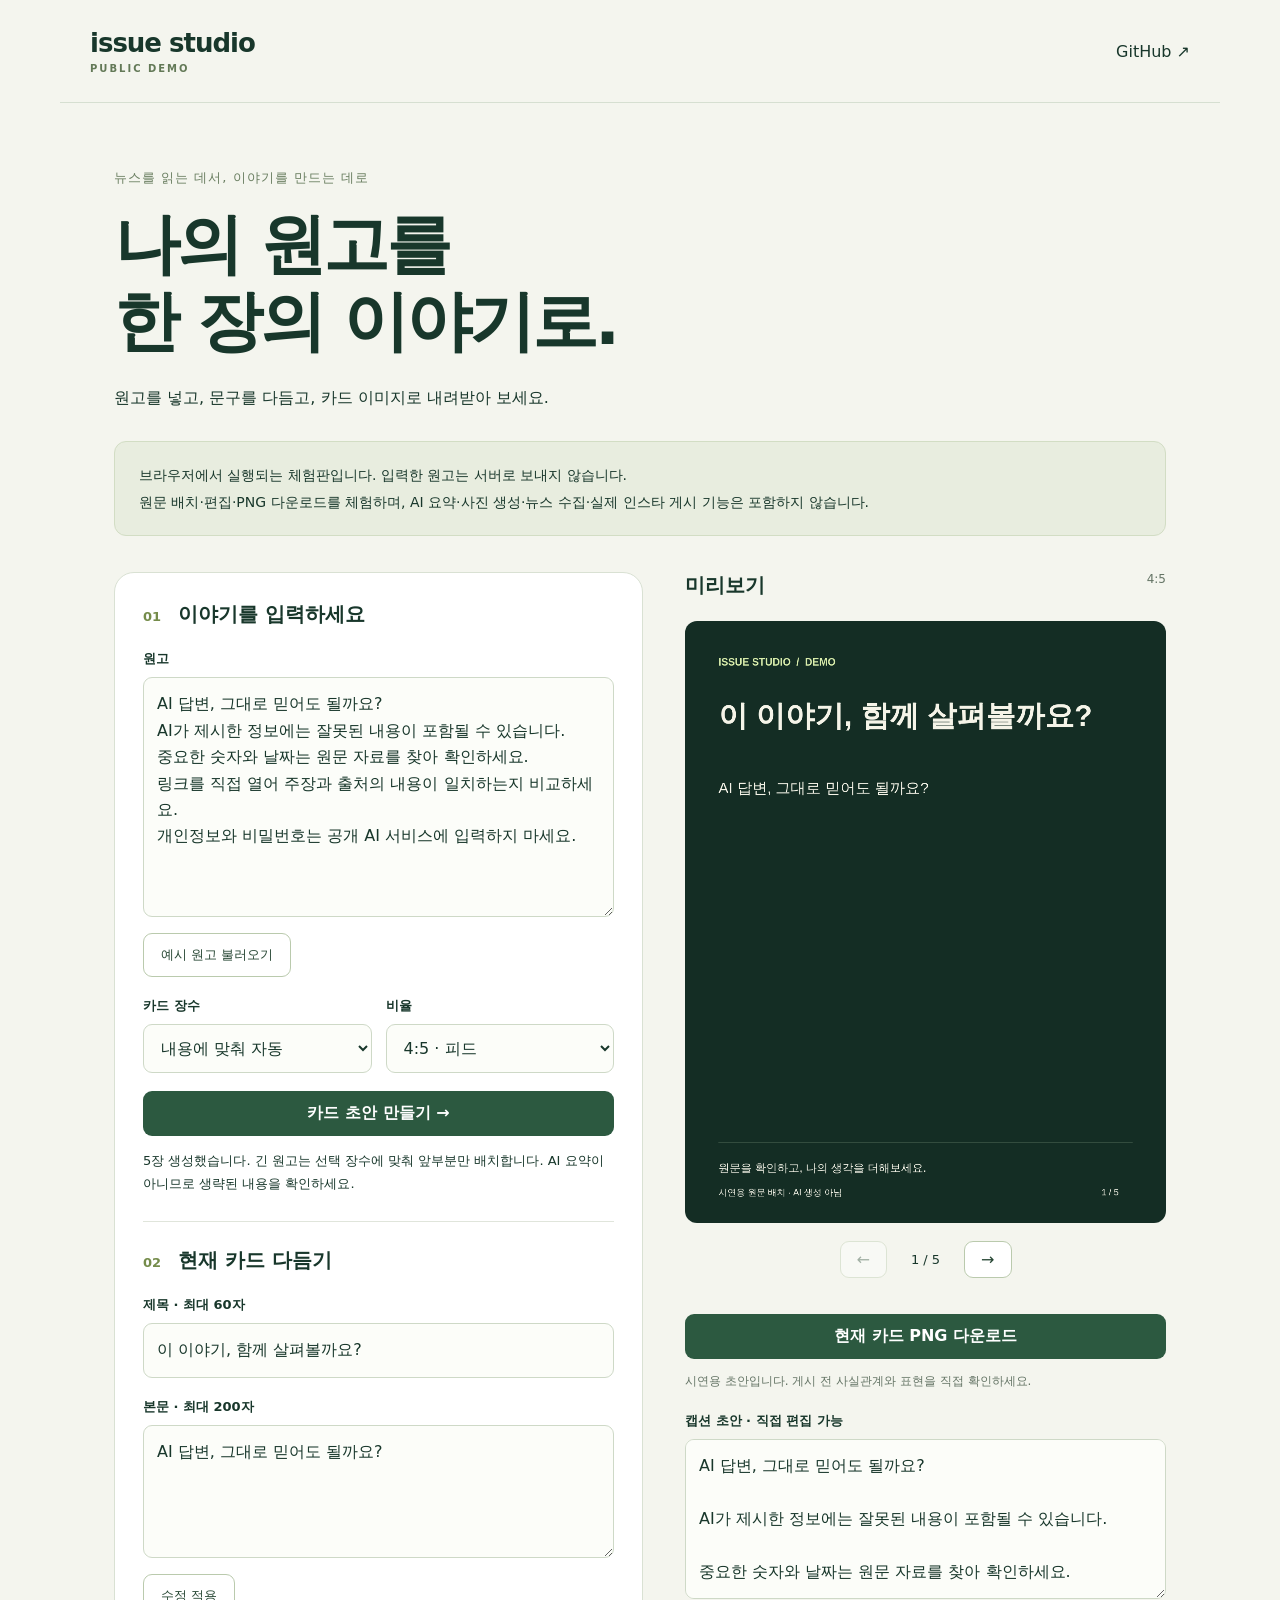
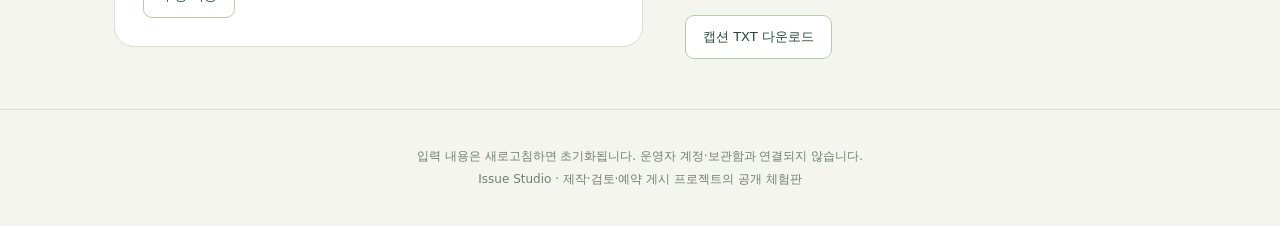
==== index.html @ fea07c74 "Publish isolated browser-only card editor demo" ====
<!doctype html>
<html lang="ko"><head><meta charset="utf-8"><meta name="viewport" content="width=device-width,initial-scale=1"><title>Issue Studio · 카드뉴스 체험</title><link rel="stylesheet" href="style.css"></head>
<body><header><a class="brand" href="./">issue studio<span>PUBLIC DEMO</span></a><a href="https://github.com/reco5149-art/issue-news-money-studio" target="_blank" rel="noopener">GitHub ↗</a></header>
<main><section class="intro"><p class="eyebrow">뉴스를 읽는 데서, 이야기를 만드는 데로</p><h1>나의 원고를<br>한 장의 이야기로.</h1><p>원고를 넣고, 문구를 다듬고, 카드 이미지로 내려받아 보세요.</p><div class="notice">브라우저에서 실행되는 체험판입니다. 입력한 원고는 서버로 보내지 않습니다.<br>원문 배치·편집·PNG 다운로드를 체험하며, AI 요약·사진 생성·뉴스 수집·실제 인스타 게시 기능은 포함하지 않습니다.</div></section>
<div class="workspace"><section class="panel"><h2><small>01</small> 이야기를 입력하세요</h2><label for="text">원고</label><textarea id="text" maxlength="4000" rows="8" placeholder="정리할 원고를 입력하세요. 체험판은 원문 문장을 카드에 나누어 배치합니다."></textarea><button id="sample" class="quiet">예시 원고 불러오기</button><div class="options"><div><label for="count">카드 장수</label><select id="count"><option value="0">내용에 맞춰 자동</option><option value="1">1장</option><option value="2">2장</option><option value="3">3장</option><option value="4">4장</option><option value="5">5장</option></select></div><div><label for="ratio">비율</label><select id="ratio"><option value="4:5">4:5 · 피드</option><option value="1:1">1:1 · 정사각형</option><option value="9:16">9:16 · 세로</option></select></div></div><button id="generate" class="primary">카드 초안 만들기 →</button><p id="message" role="status" aria-live="polite"></p><div class="edit"><h2><small>02</small> 현재 카드 다듬기</h2><label for="title">제목 · 최대 60자</label><input id="title" maxlength="60"><label for="body">본문 · 최대 200자</label><textarea id="body" maxlength="200" rows="4"></textarea><button id="apply" class="quiet">수정 적용</button></div></section>
<section class="preview"><div class="preview-heading"><h2>미리보기</h2><span id="badge">4:5</span></div><canvas id="canvas" width="1080" height="1350" aria-label="생성한 카드뉴스 미리보기"></canvas><div class="navigation"><button id="prev" aria-label="이전 카드">←</button><span id="position">1 / 1</span><button id="next" aria-label="다음 카드">→</button></div><button id="download" class="primary">현재 카드 PNG 다운로드</button><p class="muted">시연용 초안입니다. 게시 전 사실관계와 표현을 직접 확인하세요.</p><label for="caption">캡션 초안 · 직접 편집 가능</label><textarea id="caption" rows="5" maxlength="2200"></textarea><button id="captionDownload" class="quiet">캡션 TXT 다운로드</button></section></div></main><footer>입력 내용은 새로고침하면 초기화됩니다. 운영자 계정·보관함과 연결되지 않습니다.<br>Issue Studio · 제작·검토·예약 게시 프로젝트의 공개 체험판</footer><script src="demo.js"></script></body></html>
---- style.css ----
*{box-sizing:border-box}body{margin:0;background:#f4f5ee;color:#18372b;font-family:'Malgun Gothic',system-ui,sans-serif}header{max-width:1160px;margin:auto;padding:28px 30px;display:flex;justify-content:space-between;align-items:center;border-bottom:1px solid #d6dfd1}a{color:inherit;text-decoration:none}.brand{font-size:26px;font-weight:800;letter-spacing:-1px}.brand span{font-size:10px;letter-spacing:2px;display:block;margin-top:5px;color:#637957}main{max-width:1100px;margin:auto;padding:50px 24px}.eyebrow{font-size:13px;color:#697e60;letter-spacing:1px}h1{font-size:clamp(38px,6vw,66px);line-height:1.16;letter-spacing:-3px;margin:18px 0 24px}p{line-height:1.8}.notice{margin:28px 0 36px;padding:20px 24px;background:#e8eddf;border:1px solid #d2ddc4;border-radius:12px;font-size:14px;line-height:1.9}.workspace{display:grid;grid-template-columns:1.1fr 1fr;gap:42px;align-items:start}.panel{background:white;border:1px solid #d9e1d3;border-radius:20px;padding:28px}h2{font-size:20px;margin:0 0 22px}h2 small{font-size:13px;color:#758c4b;margin-right:10px}label{display:block;font-size:13px;font-weight:700;margin:20px 0 9px}textarea,input,select{font:inherit;width:100%;border:1px solid #ced9c7;border-radius:9px;padding:13px;background:#fcfdf9;color:#18372b;line-height:1.65}textarea{resize:vertical}button{font:inherit;cursor:pointer;border-radius:9px;padding:12px 17px;border:1px solid #bacaad;background:white;color:#274734}button:focus-visible,a:focus-visible{outline:3px solid #90ac4e;outline-offset:3px}button:disabled{opacity:.4;cursor:default}.primary{background:#2c5940;color:white;border:0;width:100%;margin-top:18px;font-weight:700}.quiet{margin-top:12px;font-size:13px}.options{display:grid;grid-template-columns:1fr 1fr;gap:14px}.edit{border-top:1px solid #e0e5db;padding-top:25px;margin-top:26px}.preview{position:sticky;top:20px}.preview-heading{display:flex;justify-content:space-between}.preview-heading span,.muted{font-size:12px;color:#647465}canvas{display:block;width:100%;max-height:650px;object-fit:contain;border-radius:12px}.navigation{display:flex;align-items:center;justify-content:center;gap:24px;margin:18px 0}.navigation span{font-size:13px}.navigation button{padding:8px 16px}#message{font-size:13px;min-height:24px}footer{text-align:center;font-size:12px;line-height:1.9;color:#70806c;padding:35px;border-top:1px solid #d6dfd1}@media(max-width:760px){.workspace{grid-template-columns:1fr;gap:30px}.preview{position:static}.panel{padding:20px}header{padding:20px}main{padding-top:28px}}
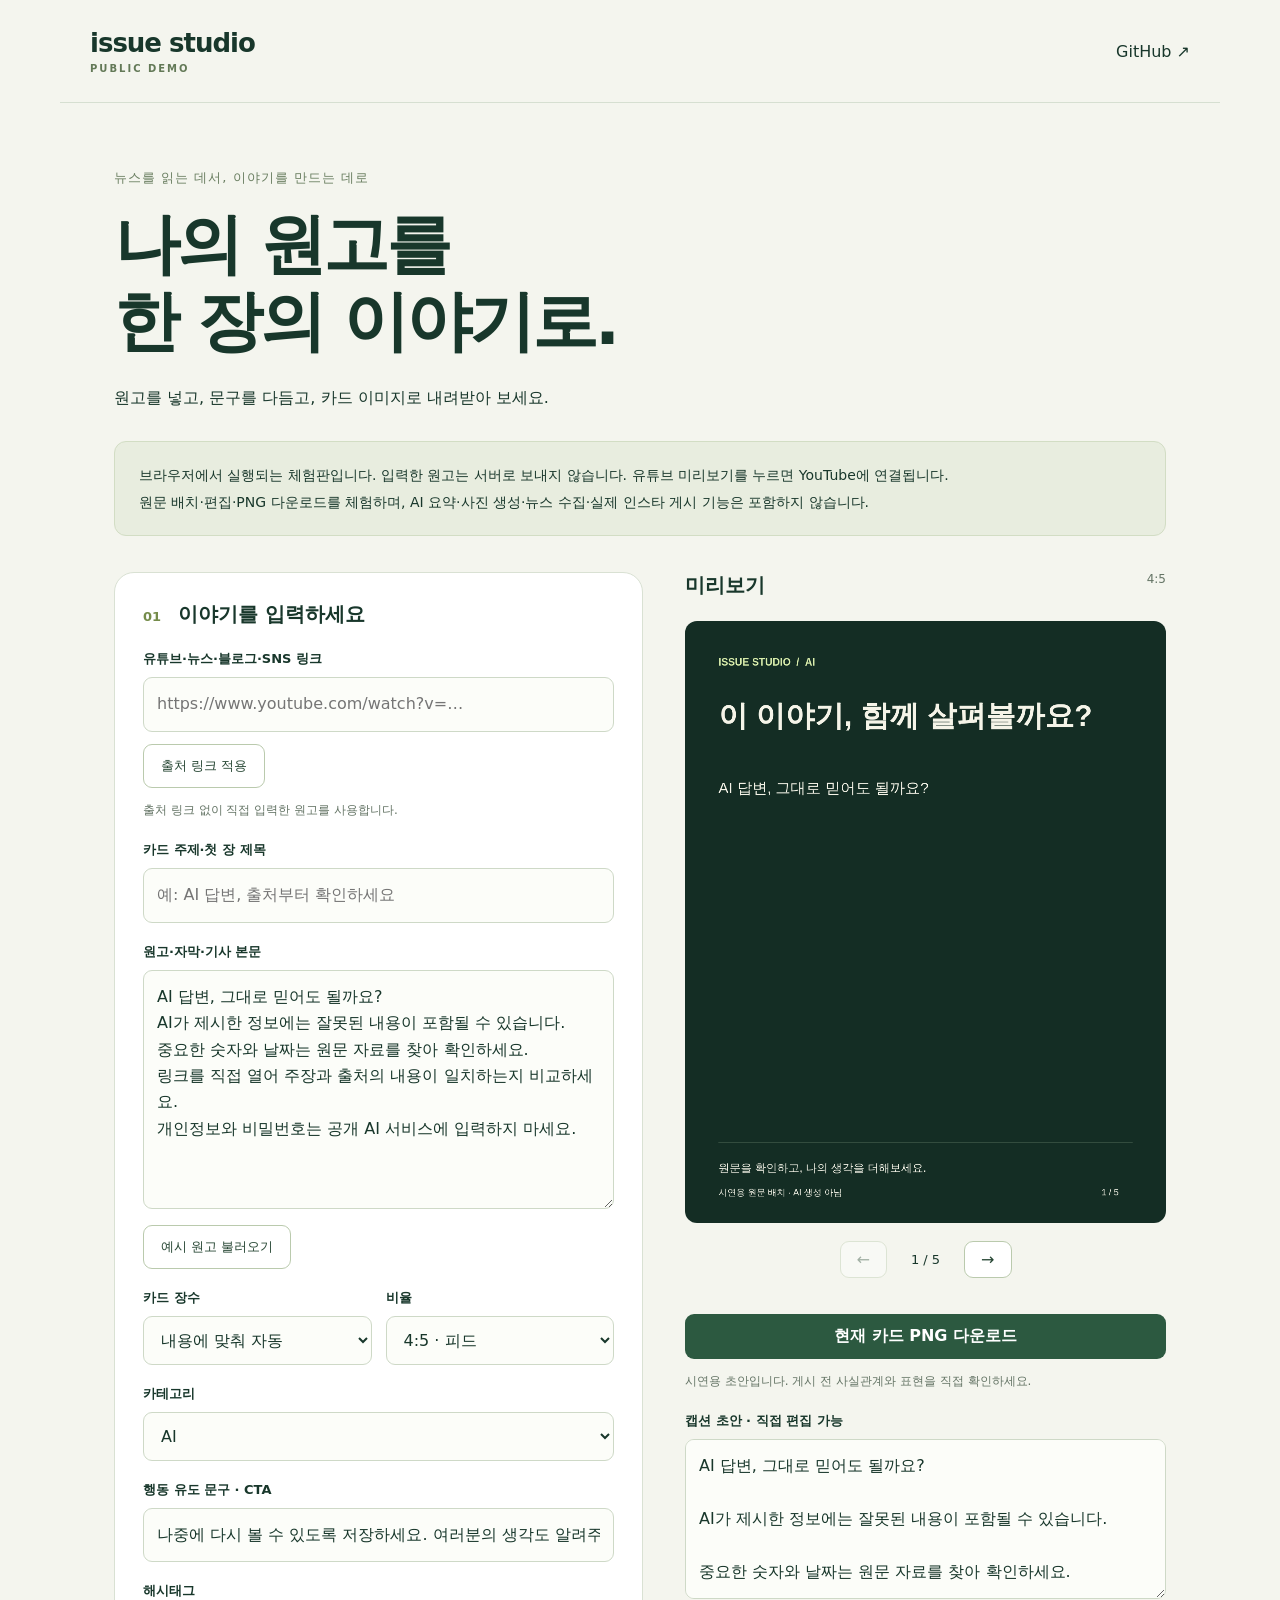
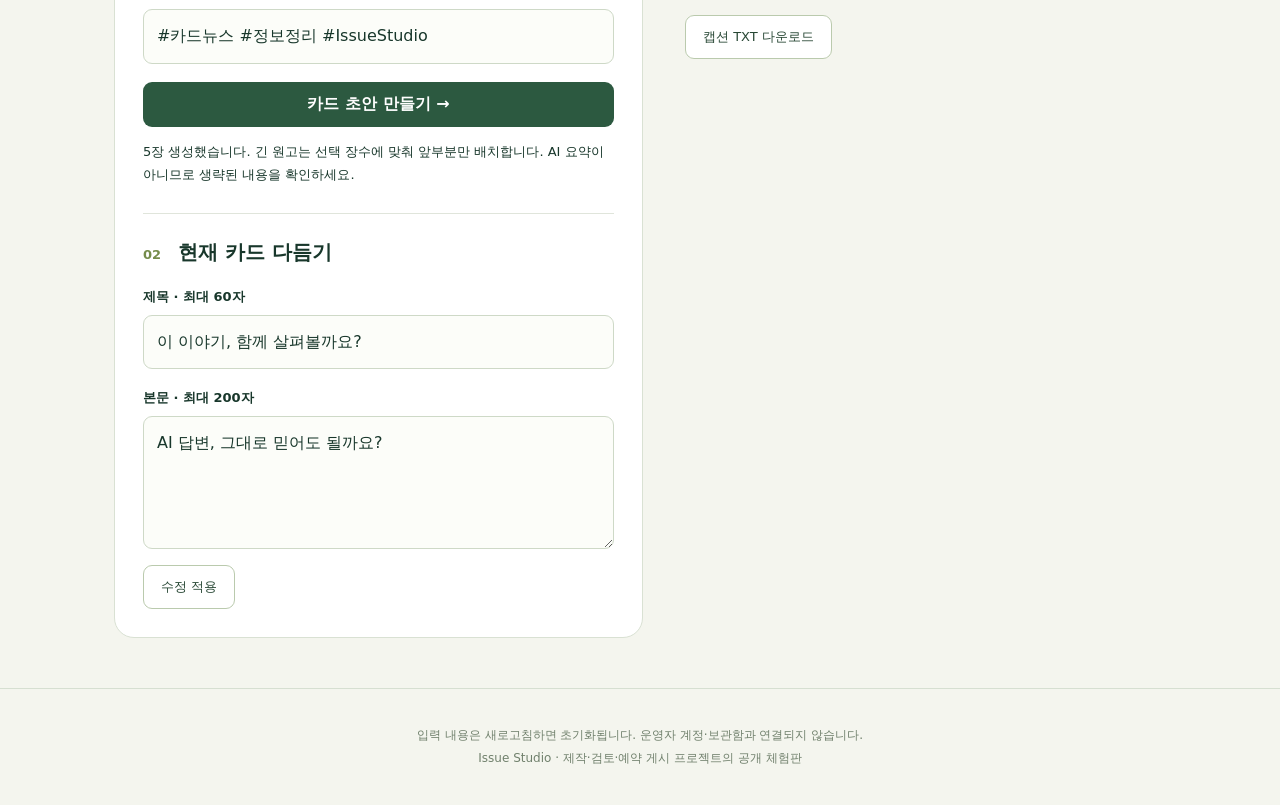
==== commit 1c23b6aa: "Add source links, YouTube preview and card content options" ====
--- a/index.html
+++ b/index.html
@@ -1,6 +1,6 @@
 <!doctype html>
 <html lang="ko"><head><meta charset="utf-8"><meta name="viewport" content="width=device-width,initial-scale=1"><title>Issue Studio · 카드뉴스 체험</title><link rel="stylesheet" href="style.css"></head>
 <body><header><a class="brand" href="./">issue studio<span>PUBLIC DEMO</span></a><a href="https://github.com/reco5149-art/issue-news-money-studio" target="_blank" rel="noopener">GitHub ↗</a></header>
-<main><section class="intro"><p class="eyebrow">뉴스를 읽는 데서, 이야기를 만드는 데로</p><h1>나의 원고를<br>한 장의 이야기로.</h1><p>원고를 넣고, 문구를 다듬고, 카드 이미지로 내려받아 보세요.</p><div class="notice">브라우저에서 실행되는 체험판입니다. 입력한 원고는 서버로 보내지 않습니다.<br>원문 배치·편집·PNG 다운로드를 체험하며, AI 요약·사진 생성·뉴스 수집·실제 인스타 게시 기능은 포함하지 않습니다.</div></section>
-<div class="workspace"><section class="panel"><h2><small>01</small> 이야기를 입력하세요</h2><label for="text">원고</label><textarea id="text" maxlength="4000" rows="8" placeholder="정리할 원고를 입력하세요. 체험판은 원문 문장을 카드에 나누어 배치합니다."></textarea><button id="sample" class="quiet">예시 원고 불러오기</button><div class="options"><div><label for="count">카드 장수</label><select id="count"><option value="0">내용에 맞춰 자동</option><option value="1">1장</option><option value="2">2장</option><option value="3">3장</option><option value="4">4장</option><option value="5">5장</option></select></div><div><label for="ratio">비율</label><select id="ratio"><option value="4:5">4:5 · 피드</option><option value="1:1">1:1 · 정사각형</option><option value="9:16">9:16 · 세로</option></select></div></div><button id="generate" class="primary">카드 초안 만들기 →</button><p id="message" role="status" aria-live="polite"></p><div class="edit"><h2><small>02</small> 현재 카드 다듬기</h2><label for="title">제목 · 최대 60자</label><input id="title" maxlength="60"><label for="body">본문 · 최대 200자</label><textarea id="body" maxlength="200" rows="4"></textarea><button id="apply" class="quiet">수정 적용</button></div></section>
-<section class="preview"><div class="preview-heading"><h2>미리보기</h2><span id="badge">4:5</span></div><canvas id="canvas" width="1080" height="1350" aria-label="생성한 카드뉴스 미리보기"></canvas><div class="navigation"><button id="prev" aria-label="이전 카드">←</button><span id="position">1 / 1</span><button id="next" aria-label="다음 카드">→</button></div><button id="download" class="primary">현재 카드 PNG 다운로드</button><p class="muted">시연용 초안입니다. 게시 전 사실관계와 표현을 직접 확인하세요.</p><label for="caption">캡션 초안 · 직접 편집 가능</label><textarea id="caption" rows="5" maxlength="2200"></textarea><button id="captionDownload" class="quiet">캡션 TXT 다운로드</button></section></div></main><footer>입력 내용은 새로고침하면 초기화됩니다. 운영자 계정·보관함과 연결되지 않습니다.<br>Issue Studio · 제작·검토·예약 게시 프로젝트의 공개 체험판</footer><script src="demo.js"></script></body></html>
+<main><section class="intro"><p class="eyebrow">뉴스를 읽는 데서, 이야기를 만드는 데로</p><h1>나의 원고를<br>한 장의 이야기로.</h1><p>원고를 넣고, 문구를 다듬고, 카드 이미지로 내려받아 보세요.</p><div class="notice">브라우저에서 실행되는 체험판입니다. 입력한 원고는 서버로 보내지 않습니다. 유튜브 미리보기를 누르면 YouTube에 연결됩니다.<br>원문 배치·편집·PNG 다운로드를 체험하며, AI 요약·사진 생성·뉴스 수집·실제 인스타 게시 기능은 포함하지 않습니다.</div></section>
+<div class="workspace"><section class="panel"><h2><small>01</small> 이야기를 입력하세요</h2><label for="sourceUrl">유튜브·뉴스·블로그·SNS 링크</label><input id="sourceUrl" type="url" maxlength="2000" placeholder="https://www.youtube.com/watch?v=…"><button id="sourceLoad" class="quiet">출처 링크 적용</button><p id="sourceStatus" role="status" class="muted">링크를 출처로 기록합니다. 영상 자막·기사 본문은 직접 붙여넣어 주세요.</p><div id="sourcePreview" hidden><a id="sourceOpen" target="_blank" rel="noopener noreferrer">원문 열기 ↗</a><button id="videoLoad" class="quiet" hidden>유튜브 영상 미리보기</button><div id="videoHost"></div></div><label for="topic">카드 주제·첫 장 제목</label><input id="topic" maxlength="60" placeholder="예: AI 답변, 출처부터 확인하세요"><label for="text">원고·자막·기사 본문</label><textarea id="text" maxlength="4000" rows="8" placeholder="정리할 원고를 입력하세요. 체험판은 원문 문장을 카드에 나누어 배치합니다."></textarea><button id="sample" class="quiet">예시 원고 불러오기</button><div class="options"><div><label for="count">카드 장수</label><select id="count"><option value="0">내용에 맞춰 자동</option><option value="1">1장</option><option value="2">2장</option><option value="3">3장</option><option value="4">4장</option><option value="5">5장</option><option value="6">6장</option><option value="7">7장</option><option value="8">8장</option><option value="9">9장</option><option value="10">10장</option></select></div><div><label for="ratio">비율</label><select id="ratio"><option value="4:5">4:5 · 피드</option><option value="1:1">1:1 · 정사각형</option><option value="9:16">9:16 · 세로</option></select></div></div><label for="category">카테고리</label><select id="category"><option>AI</option><option>뉴스</option><option>이슈</option><option>경제</option><option>연예</option></select><label for="cta">행동 유도 문구 · CTA</label><input id="cta" maxlength="120" value="나중에 다시 볼 수 있도록 저장하세요. 여러분의 생각도 알려주세요."><label for="tags">해시태그</label><input id="tags" maxlength="180" value="#카드뉴스 #정보정리 #IssueStudio"><button id="generate" class="primary">카드 초안 만들기 →</button><p id="message" role="status" aria-live="polite"></p><div class="edit"><h2><small>02</small> 현재 카드 다듬기</h2><label for="title">제목 · 최대 60자</label><input id="title" maxlength="60"><label for="body">본문 · 최대 200자</label><textarea id="body" maxlength="200" rows="4"></textarea><button id="apply" class="quiet">수정 적용</button></div></section>
+<section class="preview"><div class="preview-heading"><h2>미리보기</h2><span id="badge">4:5</span></div><canvas id="canvas" width="1080" height="1350" aria-label="생성한 카드뉴스 미리보기"></canvas><div class="navigation"><button id="prev" aria-label="이전 카드">←</button><span id="position">1 / 1</span><button id="next" aria-label="다음 카드">→</button></div><button id="download" class="primary">현재 카드 PNG 다운로드</button><p class="muted">시연용 초안입니다. 게시 전 사실관계와 표현을 직접 확인하세요.</p><label for="caption">캡션 초안 · 직접 편집 가능</label><textarea id="caption" rows="5" maxlength="2200"></textarea><button id="captionDownload" class="quiet">캡션 TXT 다운로드</button></section></div></main><footer>입력 내용은 새로고침하면 초기화됩니다. 운영자 계정·보관함과 연결되지 않습니다.<br>Issue Studio · 제작·검토·예약 게시 프로젝트의 공개 체험판</footer><script src="source.js"></script><script src="demo.js"></script></body></html>
--- a/style.css
+++ b/style.css
@@ -1 +1,2 @@
 *{box-sizing:border-box}body{margin:0;background:#f4f5ee;color:#18372b;font-family:'Malgun Gothic',system-ui,sans-serif}header{max-width:1160px;margin:auto;padding:28px 30px;display:flex;justify-content:space-between;align-items:center;border-bottom:1px solid #d6dfd1}a{color:inherit;text-decoration:none}.brand{font-size:26px;font-weight:800;letter-spacing:-1px}.brand span{font-size:10px;letter-spacing:2px;display:block;margin-top:5px;color:#637957}main{max-width:1100px;margin:auto;padding:50px 24px}.eyebrow{font-size:13px;color:#697e60;letter-spacing:1px}h1{font-size:clamp(38px,6vw,66px);line-height:1.16;letter-spacing:-3px;margin:18px 0 24px}p{line-height:1.8}.notice{margin:28px 0 36px;padding:20px 24px;background:#e8eddf;border:1px solid #d2ddc4;border-radius:12px;font-size:14px;line-height:1.9}.workspace{display:grid;grid-template-columns:1.1fr 1fr;gap:42px;align-items:start}.panel{background:white;border:1px solid #d9e1d3;border-radius:20px;padding:28px}h2{font-size:20px;margin:0 0 22px}h2 small{font-size:13px;color:#758c4b;margin-right:10px}label{display:block;font-size:13px;font-weight:700;margin:20px 0 9px}textarea,input,select{font:inherit;width:100%;border:1px solid #ced9c7;border-radius:9px;padding:13px;background:#fcfdf9;color:#18372b;line-height:1.65}textarea{resize:vertical}button{font:inherit;cursor:pointer;border-radius:9px;padding:12px 17px;border:1px solid #bacaad;background:white;color:#274734}button:focus-visible,a:focus-visible{outline:3px solid #90ac4e;outline-offset:3px}button:disabled{opacity:.4;cursor:default}.primary{background:#2c5940;color:white;border:0;width:100%;margin-top:18px;font-weight:700}.quiet{margin-top:12px;font-size:13px}.options{display:grid;grid-template-columns:1fr 1fr;gap:14px}.edit{border-top:1px solid #e0e5db;padding-top:25px;margin-top:26px}.preview{position:sticky;top:20px}.preview-heading{display:flex;justify-content:space-between}.preview-heading span,.muted{font-size:12px;color:#647465}canvas{display:block;width:100%;max-height:650px;object-fit:contain;border-radius:12px}.navigation{display:flex;align-items:center;justify-content:center;gap:24px;margin:18px 0}.navigation span{font-size:13px}.navigation button{padding:8px 16px}#message{font-size:13px;min-height:24px}footer{text-align:center;font-size:12px;line-height:1.9;color:#70806c;padding:35px;border-top:1px solid #d6dfd1}@media(max-width:760px){.workspace{grid-template-columns:1fr;gap:30px}.preview{position:static}.panel{padding:20px}header{padding:20px}main{padding-top:28px}}
+iframe{display:block;width:100%;aspect-ratio:16/9;border:0;border-radius:10px;margin-top:16px}#sourceOpen{text-decoration:underline;font-size:14px}#sourcePreview{padding:12px 0;border-bottom:1px solid #d6dfd1}
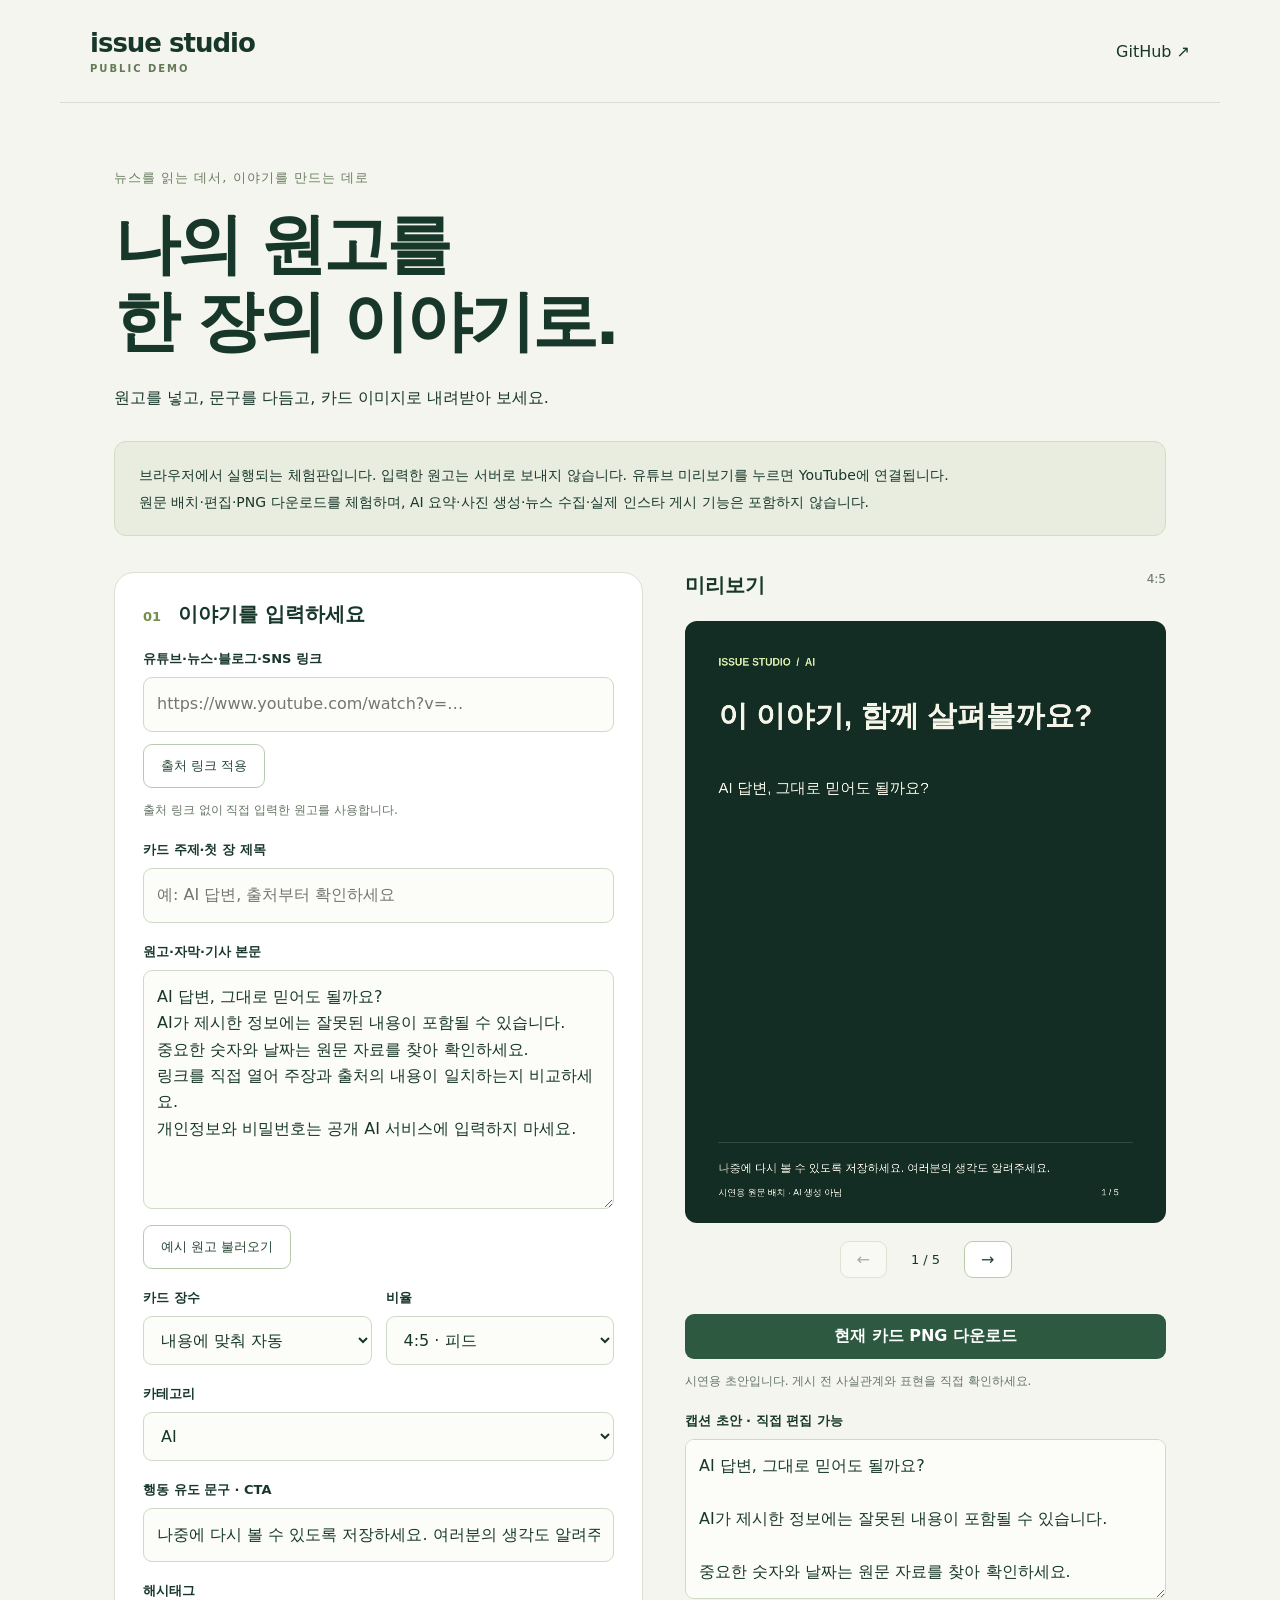
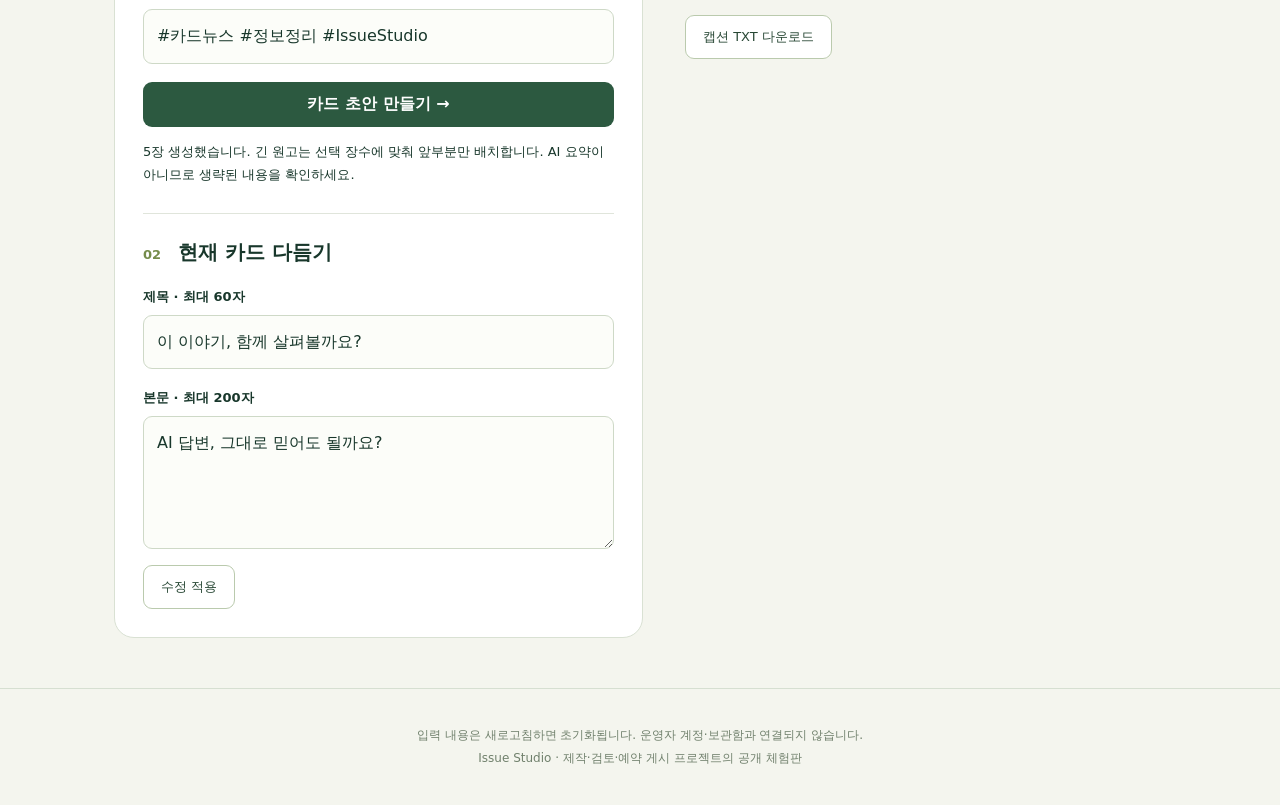
==== commit 591f35a6: "Refresh cached demo assets for existing visitors" ====
--- a/index.html
+++ b/index.html
@@ -1,6 +1,6 @@
 <!doctype html>
-<html lang="ko"><head><meta charset="utf-8"><meta name="viewport" content="width=device-width,initial-scale=1"><title>Issue Studio · 카드뉴스 체험</title><link rel="stylesheet" href="style.css"></head>
+<html lang="ko"><head><meta charset="utf-8"><meta name="viewport" content="width=device-width,initial-scale=1"><title>Issue Studio · 카드뉴스 체험</title><link rel="stylesheet" href="style.css?v=20261001-2"></head>
 <body><header><a class="brand" href="./">issue studio<span>PUBLIC DEMO</span></a><a href="https://github.com/reco5149-art/issue-news-money-studio" target="_blank" rel="noopener">GitHub ↗</a></header>
 <main><section class="intro"><p class="eyebrow">뉴스를 읽는 데서, 이야기를 만드는 데로</p><h1>나의 원고를<br>한 장의 이야기로.</h1><p>원고를 넣고, 문구를 다듬고, 카드 이미지로 내려받아 보세요.</p><div class="notice">브라우저에서 실행되는 체험판입니다. 입력한 원고는 서버로 보내지 않습니다. 유튜브 미리보기를 누르면 YouTube에 연결됩니다.<br>원문 배치·편집·PNG 다운로드를 체험하며, AI 요약·사진 생성·뉴스 수집·실제 인스타 게시 기능은 포함하지 않습니다.</div></section>
 <div class="workspace"><section class="panel"><h2><small>01</small> 이야기를 입력하세요</h2><label for="sourceUrl">유튜브·뉴스·블로그·SNS 링크</label><input id="sourceUrl" type="url" maxlength="2000" placeholder="https://www.youtube.com/watch?v=…"><button id="sourceLoad" class="quiet">출처 링크 적용</button><p id="sourceStatus" role="status" class="muted">링크를 출처로 기록합니다. 영상 자막·기사 본문은 직접 붙여넣어 주세요.</p><div id="sourcePreview" hidden><a id="sourceOpen" target="_blank" rel="noopener noreferrer">원문 열기 ↗</a><button id="videoLoad" class="quiet" hidden>유튜브 영상 미리보기</button><div id="videoHost"></div></div><label for="topic">카드 주제·첫 장 제목</label><input id="topic" maxlength="60" placeholder="예: AI 답변, 출처부터 확인하세요"><label for="text">원고·자막·기사 본문</label><textarea id="text" maxlength="4000" rows="8" placeholder="정리할 원고를 입력하세요. 체험판은 원문 문장을 카드에 나누어 배치합니다."></textarea><button id="sample" class="quiet">예시 원고 불러오기</button><div class="options"><div><label for="count">카드 장수</label><select id="count"><option value="0">내용에 맞춰 자동</option><option value="1">1장</option><option value="2">2장</option><option value="3">3장</option><option value="4">4장</option><option value="5">5장</option><option value="6">6장</option><option value="7">7장</option><option value="8">8장</option><option value="9">9장</option><option value="10">10장</option></select></div><div><label for="ratio">비율</label><select id="ratio"><option value="4:5">4:5 · 피드</option><option value="1:1">1:1 · 정사각형</option><option value="9:16">9:16 · 세로</option></select></div></div><label for="category">카테고리</label><select id="category"><option>AI</option><option>뉴스</option><option>이슈</option><option>경제</option><option>연예</option></select><label for="cta">행동 유도 문구 · CTA</label><input id="cta" maxlength="120" value="나중에 다시 볼 수 있도록 저장하세요. 여러분의 생각도 알려주세요."><label for="tags">해시태그</label><input id="tags" maxlength="180" value="#카드뉴스 #정보정리 #IssueStudio"><button id="generate" class="primary">카드 초안 만들기 →</button><p id="message" role="status" aria-live="polite"></p><div class="edit"><h2><small>02</small> 현재 카드 다듬기</h2><label for="title">제목 · 최대 60자</label><input id="title" maxlength="60"><label for="body">본문 · 최대 200자</label><textarea id="body" maxlength="200" rows="4"></textarea><button id="apply" class="quiet">수정 적용</button></div></section>
-<section class="preview"><div class="preview-heading"><h2>미리보기</h2><span id="badge">4:5</span></div><canvas id="canvas" width="1080" height="1350" aria-label="생성한 카드뉴스 미리보기"></canvas><div class="navigation"><button id="prev" aria-label="이전 카드">←</button><span id="position">1 / 1</span><button id="next" aria-label="다음 카드">→</button></div><button id="download" class="primary">현재 카드 PNG 다운로드</button><p class="muted">시연용 초안입니다. 게시 전 사실관계와 표현을 직접 확인하세요.</p><label for="caption">캡션 초안 · 직접 편집 가능</label><textarea id="caption" rows="5" maxlength="2200"></textarea><button id="captionDownload" class="quiet">캡션 TXT 다운로드</button></section></div></main><footer>입력 내용은 새로고침하면 초기화됩니다. 운영자 계정·보관함과 연결되지 않습니다.<br>Issue Studio · 제작·검토·예약 게시 프로젝트의 공개 체험판</footer><script src="source.js"></script><script src="demo.js"></script></body></html>
+<section class="preview"><div class="preview-heading"><h2>미리보기</h2><span id="badge">4:5</span></div><canvas id="canvas" width="1080" height="1350" aria-label="생성한 카드뉴스 미리보기"></canvas><div class="navigation"><button id="prev" aria-label="이전 카드">←</button><span id="position">1 / 1</span><button id="next" aria-label="다음 카드">→</button></div><button id="download" class="primary">현재 카드 PNG 다운로드</button><p class="muted">시연용 초안입니다. 게시 전 사실관계와 표현을 직접 확인하세요.</p><label for="caption">캡션 초안 · 직접 편집 가능</label><textarea id="caption" rows="5" maxlength="2200"></textarea><button id="captionDownload" class="quiet">캡션 TXT 다운로드</button></section></div></main><footer>입력 내용은 새로고침하면 초기화됩니다. 운영자 계정·보관함과 연결되지 않습니다.<br>Issue Studio · 제작·검토·예약 게시 프로젝트의 공개 체험판</footer><script src="source.js?v=20261001-2"></script><script src="demo.js?v=20261001-2"></script></body></html>
